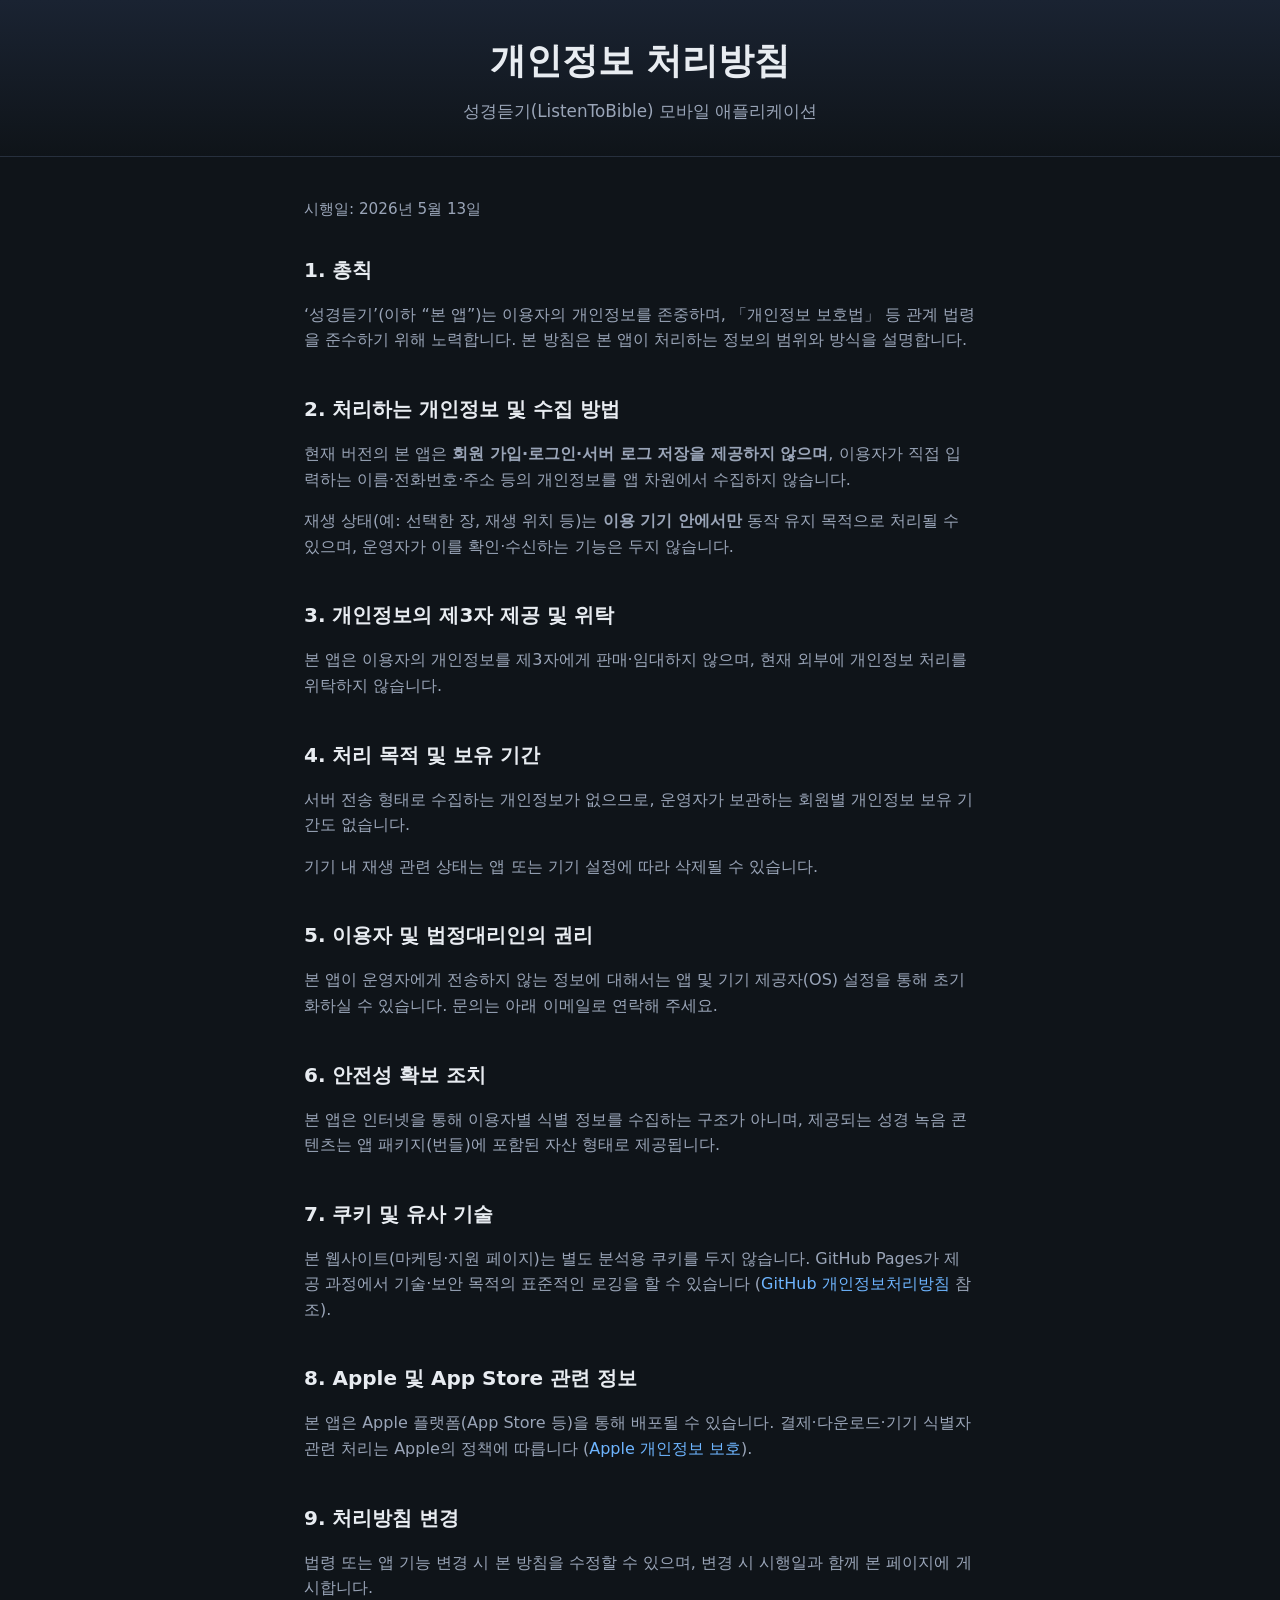
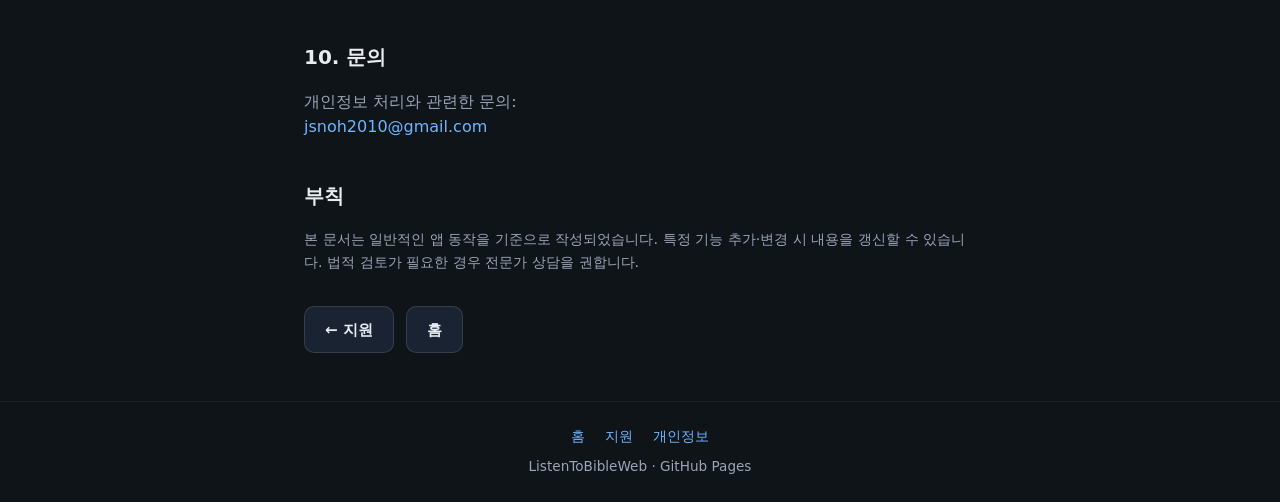
==== docs/privacy.html @ 0dd5c9e8 "Add privacy policy page (privacy.html) and cross-links." ====
<!DOCTYPE html>
<html lang="ko">
<head>
  <meta charset="utf-8" />
  <meta name="viewport" content="width=device-width, initial-scale=1" />
  <meta name="description" content="성경듣기(ListenToBible) 앱 개인정보 처리방침" />
  <title>개인정보 처리방침 — 성경듣기</title>
  <link rel="stylesheet" href="css/style.css" />
</head>
<body>
  <header>
    <h1>개인정보 처리방침</h1>
    <p class="tagline">성경듣기(ListenToBible) 모바일 애플리케이션</p>
  </header>

  <main>
    <p style="color: var(--muted); font-size: 0.95rem; margin-bottom: 2rem;">
      시행일: 2026년 5월 13일
    </p>

    <section>
      <h2>1. 총칙</h2>
      <p>
        &lsquo;성경듣기&rsquo;(이하 &ldquo;본 앱&rdquo;)는 이용자의 개인정보를 존중하며,
        「개인정보 보호법」 등 관계 법령을 준수하기 위해 노력합니다.
        본 방침은 본 앱이 처리하는 정보의 범위와 방식을 설명합니다.
      </p>
    </section>

    <section>
      <h2>2. 처리하는 개인정보 및 수집 방법</h2>
      <p>
        현재 버전의 본 앱은 <strong>회원 가입·로그인·서버 로그 저장을 제공하지 않으며</strong>,
        이용자가 직접 입력하는 이름·전화번호·주소 등의 개인정보를 앱 차원에서 수집하지 않습니다.
      </p>
      <p>
        재생 상태(예: 선택한 장, 재생 위치 등)는 <strong>이용 기기 안에서만</strong>
        동작 유지 목적으로 처리될 수 있으며, 운영자가 이를 확인·수신하는 기능은 두지 않습니다.
      </p>
    </section>

    <section>
      <h2>3. 개인정보의 제3자 제공 및 위탁</h2>
      <p>
        본 앱은 이용자의 개인정보를 제3자에게 판매·임대하지 않으며,
        현재 외부에 개인정보 처리를 위탁하지 않습니다.
      </p>
    </section>

    <section>
      <h2>4. 처리 목적 및 보유 기간</h2>
      <p>
        서버 전송 형태로 수집하는 개인정보가 없으므로, 운영자가 보관하는 회원별 개인정보 보유 기간도 없습니다.
      </p>
      <p>
        기기 내 재생 관련 상태는 앱 또는 기기 설정에 따라 삭제될 수 있습니다.
      </p>
    </section>

    <section>
      <h2>5. 이용자 및 법정대리인의 권리</h2>
      <p>
        본 앱이 운영자에게 전송하지 않는 정보에 대해서는 앱 및 기기 제공자(OS) 설정을 통해 초기화하실 수 있습니다.
        문의는 아래 이메일로 연락해 주세요.
      </p>
    </section>

    <section>
      <h2>6. 안전성 확보 조치</h2>
      <p>
        본 앱은 인터넷을 통해 이용자별 식별 정보를 수집하는 구조가 아니며,
        제공되는 성경 녹음 콘텐츠는 앱 패키지(번들)에 포함된 자산 형태로 제공됩니다.
      </p>
    </section>

    <section>
      <h2>7. 쿠키 및 유사 기술</h2>
      <p>
        본 웹사이트(마케팅·지원 페이지)는 별도 분석용 쿠키를 두지 않습니다.
        GitHub Pages가 제공 과정에서 기술·보안 목적의 표준적인 로깅을 할 수 있습니다
        (<a href="https://docs.github.com/en/site-policy/privacy-policies/github-privacy-statement" rel="noopener noreferrer">GitHub 개인정보처리방침</a> 참조).
      </p>
    </section>

    <section>
      <h2>8. Apple 및 App Store 관련 정보</h2>
      <p>
        본 앱은 Apple 플랫폼(App Store 등)을 통해 배포될 수 있습니다.
        결제·다운로드·기기 식별자 관련 처리는 Apple의 정책에 따릅니다
        (<a href="https://www.apple.com/legal/privacy/" rel="noopener noreferrer">Apple 개인정보 보호</a>).
      </p>
    </section>

    <section>
      <h2>9. 처리방침 변경</h2>
      <p>
        법령 또는 앱 기능 변경 시 본 방침을 수정할 수 있으며,
        변경 시 시행일과 함께 본 페이지에 게시합니다.
      </p>
    </section>

    <section>
      <h2>10. 문의</h2>
      <p>
        개인정보 처리와 관련한 문의:<br />
        <a href="mailto:jsnoh2010@gmail.com">jsnoh2010@gmail.com</a>
      </p>
    </section>

    <section>
      <h2>부칙</h2>
      <p style="font-size: 0.9rem;">
        본 문서는 일반적인 앱 동작을 기준으로 작성되었습니다.
        특정 기능 추가·변경 시 내용을 갱신할 수 있습니다.
        법적 검토가 필요한 경우 전문가 상담을 권합니다.
      </p>
    </section>

    <p class="actions" style="margin-top: 2rem;">
      <a class="btn btn-secondary" href="support.html">← 지원</a>
      <a class="btn btn-secondary" href="index.html">홈</a>
    </p>
  </main>

  <footer>
    <nav>
      <a href="index.html">홈</a>
      <a href="support.html">지원</a>
      <a href="privacy.html">개인정보</a>
    </nav>
    <p>ListenToBibleWeb · GitHub Pages</p>
  </footer>
</body>
</html>
---- docs/css/style.css ----
:root {
  --bg: #0f1419;
  --surface: #1a2332;
  --text: #e8ecf1;
  --muted: #9aa5b8;
  --accent: #2d9d8f;
  --accent-hover: #3db8a9;
  --link: #6eb5ff;
}

* {
  box-sizing: border-box;
}

html {
  scroll-behavior: smooth;
}

body {
  margin: 0;
  font-family: "Segoe UI", system-ui, -apple-system, sans-serif;
  background: var(--bg);
  color: var(--text);
  line-height: 1.6;
  min-height: 100vh;
  display: flex;
  flex-direction: column;
}

a {
  color: var(--link);
  text-decoration: none;
}

a:hover {
  text-decoration: underline;
}

header {
  background: linear-gradient(180deg, var(--surface) 0%, var(--bg) 100%);
  border-bottom: 1px solid rgba(255, 255, 255, 0.06);
  padding: 2rem 1.25rem;
  text-align: center;
}

header h1 {
  margin: 0 0 0.5rem;
  font-size: clamp(1.75rem, 4vw, 2.25rem);
  font-weight: 700;
}

header .tagline {
  margin: 0;
  color: var(--muted);
  font-size: 1.05rem;
}

main {
  flex: 1;
  width: min(42rem, 100% - 2.5rem);
  margin: 0 auto;
  padding: 2.5rem 0 3rem;
}

section {
  margin-bottom: 2.5rem;
}

section:last-of-type {
  margin-bottom: 0;
}

h2 {
  font-size: 1.25rem;
  margin: 0 0 1rem;
  color: var(--text);
  font-weight: 600;
}

p {
  margin: 0 0 1rem;
  color: var(--muted);
}

p:last-child {
  margin-bottom: 0;
}

.features {
  list-style: none;
  padding: 0;
  margin: 0;
}

.features li {
  position: relative;
  padding-left: 1.5rem;
  margin-bottom: 0.85rem;
  color: var(--muted);
}

.features li:last-child {
  margin-bottom: 0;
}

.features li::before {
  content: "";
  position: absolute;
  left: 0;
  top: 0.55em;
  width: 0.45rem;
  height: 0.45rem;
  border-radius: 50%;
  background: var(--accent);
}

.actions {
  display: flex;
  flex-wrap: wrap;
  gap: 0.75rem;
  margin-top: 1.5rem;
}

.btn {
  display: inline-block;
  padding: 0.65rem 1.25rem;
  border-radius: 10px;
  font-weight: 600;
  font-size: 0.95rem;
  text-decoration: none;
  transition: background 0.15s ease, transform 0.1s ease;
}

.btn:hover {
  text-decoration: none;
  transform: translateY(-1px);
}

.btn-primary {
  background: var(--accent);
  color: #fff;
}

.btn-primary:hover {
  background: var(--accent-hover);
  color: #fff;
}

.btn-secondary {
  background: var(--surface);
  color: var(--text);
  border: 1px solid rgba(255, 255, 255, 0.12);
}

.btn-secondary:hover {
  border-color: rgba(255, 255, 255, 0.2);
  color: #fff;
}

.faq-item {
  margin-bottom: 1.5rem;
}

.faq-item strong {
  display: block;
  color: var(--text);
  margin-bottom: 0.35rem;
}

.faq-item p {
  margin: 0;
}

footer {
  padding: 1.5rem 1.25rem;
  text-align: center;
  font-size: 0.85rem;
  color: var(--muted);
  border-top: 1px solid rgba(255, 255, 255, 0.06);
}

footer nav {
  margin-bottom: 0.5rem;
}

footer nav a {
  margin: 0 0.5rem;
}

.placeholder {
  background: var(--surface);
  border: 1px dashed rgba(255, 255, 255, 0.15);
  border-radius: 8px;
  padding: 0.75rem 1rem;
  font-size: 0.9rem;
  color: var(--muted);
  margin-top: 0.5rem;
}
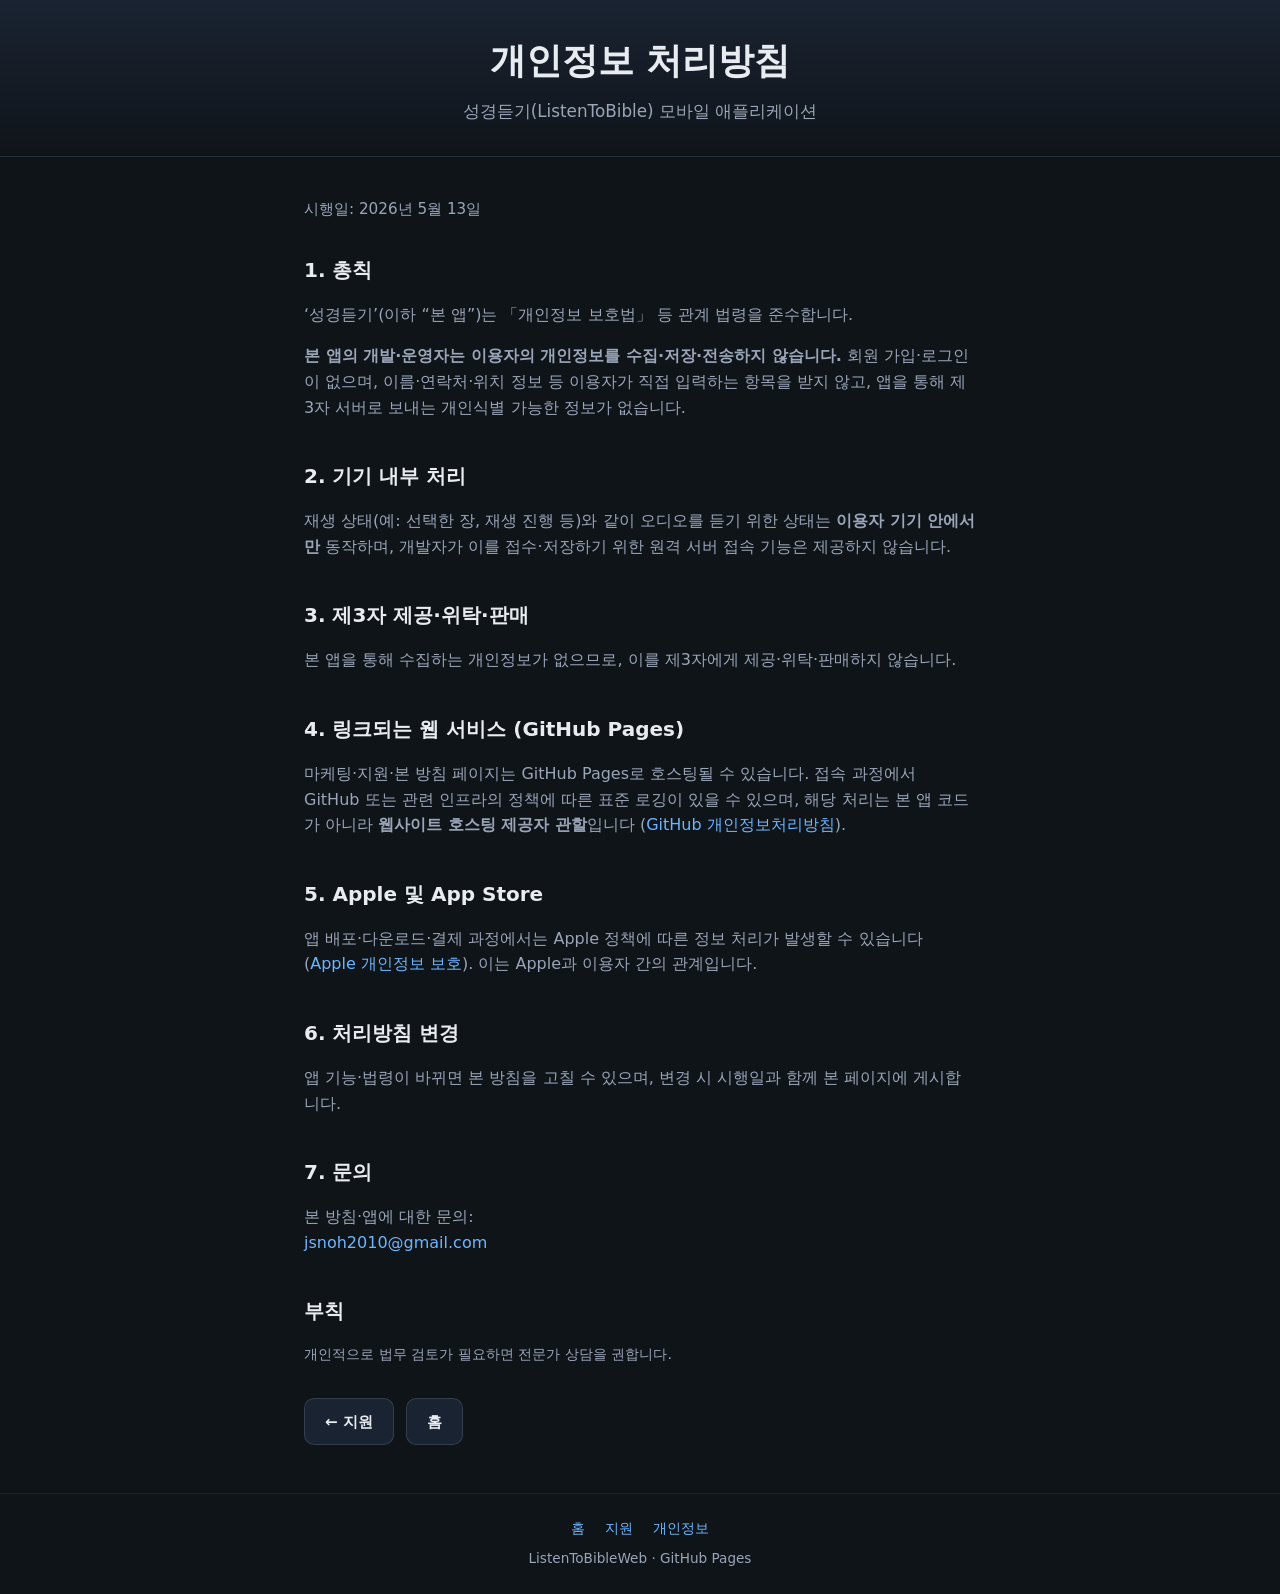
==== commit 95f7e410: "Privacy policy: state clearly that no personal data is collected by the app." ====
--- a/docs/privacy.html
+++ b/docs/privacy.html
@@ -21,88 +21,60 @@
     <section>
       <h2>1. 총칙</h2>
       <p>
-        &lsquo;성경듣기&rsquo;(이하 &ldquo;본 앱&rdquo;)는 이용자의 개인정보를 존중하며,
-        「개인정보 보호법」 등 관계 법령을 준수하기 위해 노력합니다.
-        본 방침은 본 앱이 처리하는 정보의 범위와 방식을 설명합니다.
+        &lsquo;성경듣기&rsquo;(이하 &ldquo;본 앱&rdquo;)는 「개인정보 보호법」 등 관계 법령을 준수합니다.
+      </p>
+      <p>
+        <strong>본 앱의 개발·운영자는 이용자의 개인정보를 수집·저장·전송하지 않습니다.</strong>
+        회원 가입·로그인이 없으며, 이름·연락처·위치 정보 등 이용자가 직접 입력하는 항목을 받지 않고,
+        앱을 통해 제3자 서버로 보내는 개인식별 가능한 정보가 없습니다.
       </p>
     </section>
 
     <section>
-      <h2>2. 처리하는 개인정보 및 수집 방법</h2>
+      <h2>2. 기기 내부 처리</h2>
       <p>
-        현재 버전의 본 앱은 <strong>회원 가입·로그인·서버 로그 저장을 제공하지 않으며</strong>,
-        이용자가 직접 입력하는 이름·전화번호·주소 등의 개인정보를 앱 차원에서 수집하지 않습니다.
-      </p>
-      <p>
-        재생 상태(예: 선택한 장, 재생 위치 등)는 <strong>이용 기기 안에서만</strong>
-        동작 유지 목적으로 처리될 수 있으며, 운영자가 이를 확인·수신하는 기능은 두지 않습니다.
+        재생 상태(예: 선택한 장, 재생 진행 등)와 같이 오디오를 듣기 위한 상태는 <strong>이용자 기기 안에서만</strong>
+        동작하며, 개발자가 이를 접수·저장하기 위한 원격 서버 접속 기능은 제공하지 않습니다.
       </p>
     </section>
 
     <section>
-      <h2>3. 개인정보의 제3자 제공 및 위탁</h2>
+      <h2>3. 제3자 제공·위탁·판매</h2>
       <p>
-        본 앱은 이용자의 개인정보를 제3자에게 판매·임대하지 않으며,
-        현재 외부에 개인정보 처리를 위탁하지 않습니다.
+        본 앱을 통해 수집하는 개인정보가 없으므로, 이를 제3자에게 제공·위탁·판매하지 않습니다.
       </p>
     </section>
 
     <section>
-      <h2>4. 처리 목적 및 보유 기간</h2>
+      <h2>4. 링크되는 웹 서비스 (GitHub Pages)</h2>
       <p>
-        서버 전송 형태로 수집하는 개인정보가 없으므로, 운영자가 보관하는 회원별 개인정보 보유 기간도 없습니다.
-      </p>
-      <p>
-        기기 내 재생 관련 상태는 앱 또는 기기 설정에 따라 삭제될 수 있습니다.
+        마케팅·지원·본 방침 페이지는 GitHub Pages로 호스팅될 수 있습니다.
+        접속 과정에서 GitHub 또는 관련 인프라의 정책에 따른 표준 로깅이 있을 수 있으며,
+        해당 처리는 본 앱 코드가 아니라 <strong>웹사이트 호스팅 제공자 관할</strong>입니다
+        (<a href="https://docs.github.com/en/site-policy/privacy-policies/github-privacy-statement" rel="noopener noreferrer">GitHub 개인정보처리방침</a>).
       </p>
     </section>
 
     <section>
-      <h2>5. 이용자 및 법정대리인의 권리</h2>
+      <h2>5. Apple 및 App Store</h2>
       <p>
-        본 앱이 운영자에게 전송하지 않는 정보에 대해서는 앱 및 기기 제공자(OS) 설정을 통해 초기화하실 수 있습니다.
-        문의는 아래 이메일로 연락해 주세요.
+        앱 배포·다운로드·결제 과정에서는 Apple 정책에 따른 정보 처리가 발생할 수 있습니다
+        (<a href="https://www.apple.com/legal/privacy/" rel="noopener noreferrer">Apple 개인정보 보호</a>).
+        이는 Apple과 이용자 간의 관계입니다.
       </p>
     </section>
 
     <section>
-      <h2>6. 안전성 확보 조치</h2>
+      <h2>6. 처리방침 변경</h2>
       <p>
-        본 앱은 인터넷을 통해 이용자별 식별 정보를 수집하는 구조가 아니며,
-        제공되는 성경 녹음 콘텐츠는 앱 패키지(번들)에 포함된 자산 형태로 제공됩니다.
+        앱 기능·법령이 바뀌면 본 방침을 고칠 수 있으며, 변경 시 시행일과 함께 본 페이지에 게시합니다.
       </p>
     </section>
 
     <section>
-      <h2>7. 쿠키 및 유사 기술</h2>
+      <h2>7. 문의</h2>
       <p>
-        본 웹사이트(마케팅·지원 페이지)는 별도 분석용 쿠키를 두지 않습니다.
-        GitHub Pages가 제공 과정에서 기술·보안 목적의 표준적인 로깅을 할 수 있습니다
-        (<a href="https://docs.github.com/en/site-policy/privacy-policies/github-privacy-statement" rel="noopener noreferrer">GitHub 개인정보처리방침</a> 참조).
-      </p>
-    </section>
-
-    <section>
-      <h2>8. Apple 및 App Store 관련 정보</h2>
-      <p>
-        본 앱은 Apple 플랫폼(App Store 등)을 통해 배포될 수 있습니다.
-        결제·다운로드·기기 식별자 관련 처리는 Apple의 정책에 따릅니다
-        (<a href="https://www.apple.com/legal/privacy/" rel="noopener noreferrer">Apple 개인정보 보호</a>).
-      </p>
-    </section>
-
-    <section>
-      <h2>9. 처리방침 변경</h2>
-      <p>
-        법령 또는 앱 기능 변경 시 본 방침을 수정할 수 있으며,
-        변경 시 시행일과 함께 본 페이지에 게시합니다.
-      </p>
-    </section>
-
-    <section>
-      <h2>10. 문의</h2>
-      <p>
-        개인정보 처리와 관련한 문의:<br />
+        본 방침·앱에 대한 문의:<br />
         <a href="mailto:jsnoh2010@gmail.com">jsnoh2010@gmail.com</a>
       </p>
     </section>
@@ -110,9 +82,7 @@
     <section>
       <h2>부칙</h2>
       <p style="font-size: 0.9rem;">
-        본 문서는 일반적인 앱 동작을 기준으로 작성되었습니다.
-        특정 기능 추가·변경 시 내용을 갱신할 수 있습니다.
-        법적 검토가 필요한 경우 전문가 상담을 권합니다.
+        개인적으로 법무 검토가 필요하면 전문가 상담을 권합니다.
       </p>
     </section>
 
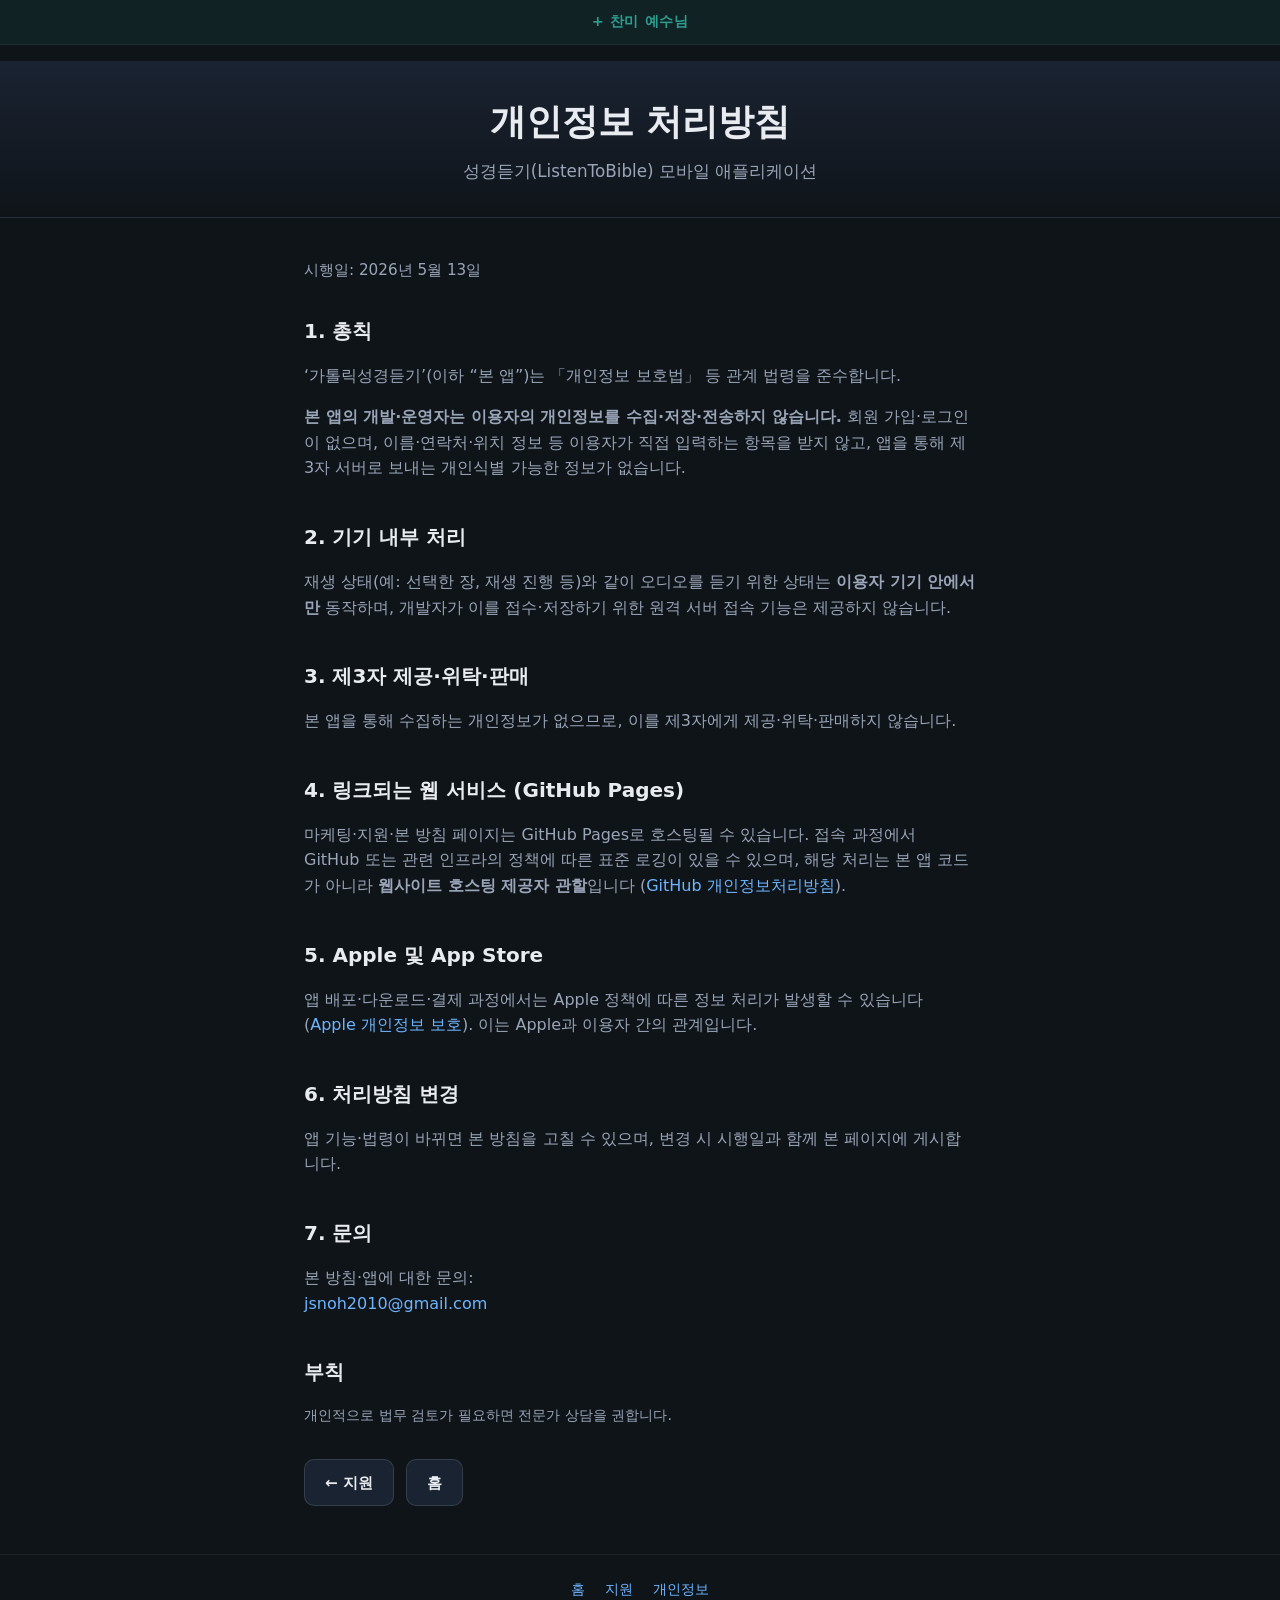
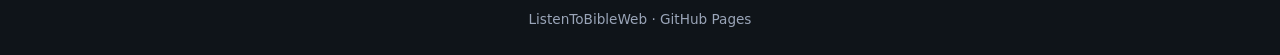
==== commit 559bf83b: "Add doxology (+ 찬미 예수님) to all docs pages." ====
--- a/docs/privacy.html
+++ b/docs/privacy.html
@@ -8,6 +8,7 @@
   <link rel="stylesheet" href="css/style.css" />
 </head>
 <body>
+  <p class="page-doxology">+ 찬미 예수님</p>
   <header>
     <h1>개인정보 처리방침</h1>
     <p class="tagline">성경듣기(ListenToBible) 모바일 애플리케이션</p>
@@ -21,7 +22,7 @@
     <section>
       <h2>1. 총칙</h2>
       <p>
-        &lsquo;성경듣기&rsquo;(이하 &ldquo;본 앱&rdquo;)는 「개인정보 보호법」 등 관계 법령을 준수합니다.
+        &lsquo;가톨릭성경듣기&rsquo;(이하 &ldquo;본 앱&rdquo;)는 「개인정보 보호법」 등 관계 법령을 준수합니다.
       </p>
       <p>
         <strong>본 앱의 개발·운영자는 이용자의 개인정보를 수집·저장·전송하지 않습니다.</strong>
--- a/docs/css/style.css
+++ b/docs/css/style.css
@@ -25,6 +25,17 @@
   min-height: 100vh;
   display: flex;
   flex-direction: column;
+}
+
+.page-doxology {
+  padding: 0.65rem 1.25rem;
+  text-align: center;
+  font-size: 0.9rem;
+  font-weight: 600;
+  letter-spacing: 0.04em;
+  color: var(--accent);
+  background: rgba(45, 157, 143, 0.1);
+  border-bottom: 1px solid rgba(255, 255, 255, 0.06);
 }
 
 a {
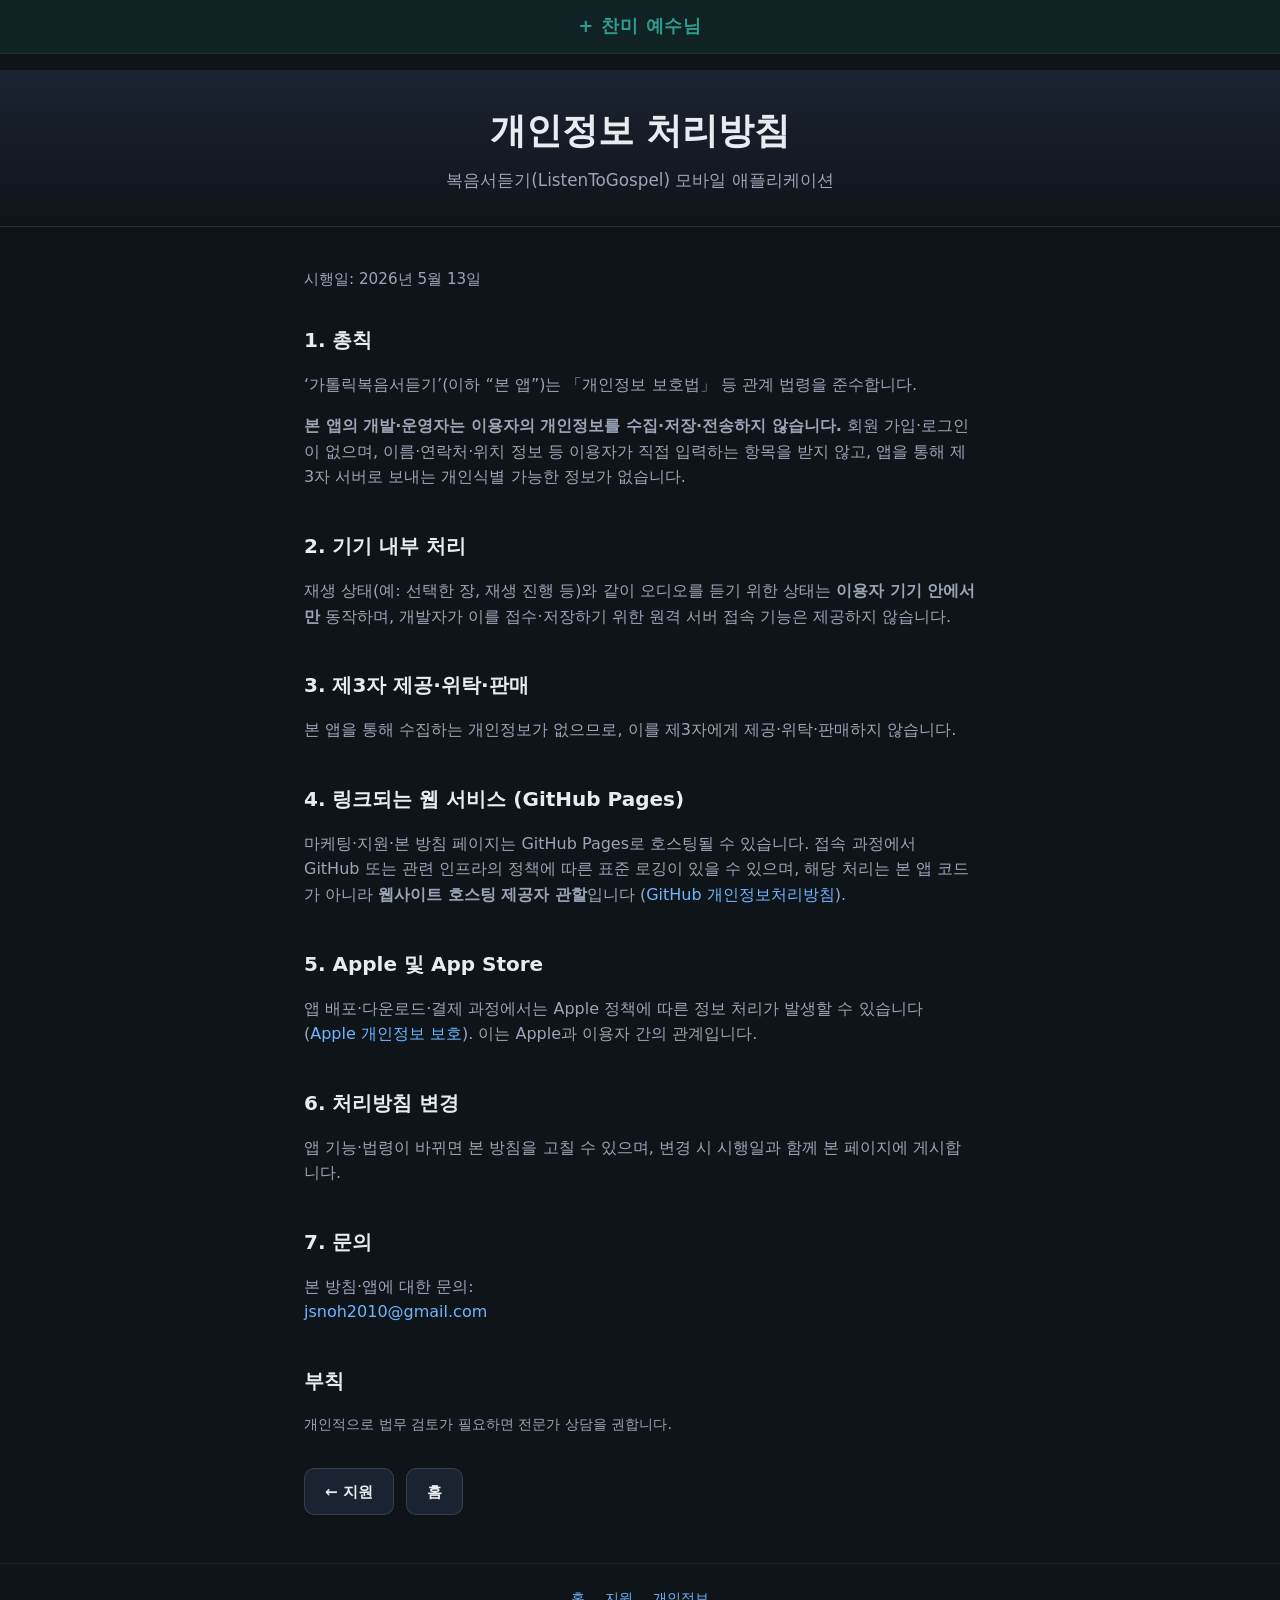
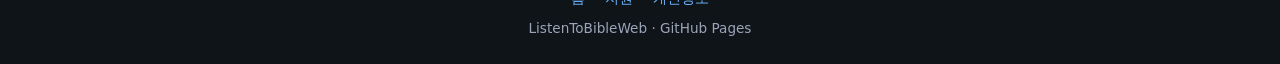
==== commit 3e5a09eb: "ListenToGospel: rename app, bundle id, Xcode project, and docs Co-authored-by: Cursor <cursoragent@c" ====
--- a/docs/privacy.html
+++ b/docs/privacy.html
@@ -3,15 +3,15 @@
 <head>
   <meta charset="utf-8" />
   <meta name="viewport" content="width=device-width, initial-scale=1" />
-  <meta name="description" content="성경듣기(ListenToBible) 앱 개인정보 처리방침" />
-  <title>개인정보 처리방침 — 성경듣기</title>
+  <meta name="description" content="복음서듣기(ListenToGospel) 앱 개인정보 처리방침" />
+  <title>개인정보 처리방침 — 복음서듣기</title>
   <link rel="stylesheet" href="css/style.css" />
 </head>
 <body>
   <p class="page-doxology">+ 찬미 예수님</p>
   <header>
     <h1>개인정보 처리방침</h1>
-    <p class="tagline">성경듣기(ListenToBible) 모바일 애플리케이션</p>
+    <p class="tagline">복음서듣기(ListenToGospel) 모바일 애플리케이션</p>
   </header>
 
   <main>
@@ -22,7 +22,7 @@
     <section>
       <h2>1. 총칙</h2>
       <p>
-        &lsquo;가톨릭성경듣기&rsquo;(이하 &ldquo;본 앱&rdquo;)는 「개인정보 보호법」 등 관계 법령을 준수합니다.
+        &lsquo;가톨릭복음서듣기&rsquo;(이하 &ldquo;본 앱&rdquo;)는 「개인정보 보호법」 등 관계 법령을 준수합니다.
       </p>
       <p>
         <strong>본 앱의 개발·운영자는 이용자의 개인정보를 수집·저장·전송하지 않습니다.</strong>
--- a/docs/css/style.css
+++ b/docs/css/style.css
@@ -28,9 +28,9 @@
 }
 
 .page-doxology {
-  padding: 0.65rem 1.25rem;
+  padding: 0.75rem 1.25rem;
   text-align: center;
-  font-size: 0.9rem;
+  font-size: 1.125rem;
   font-weight: 600;
   letter-spacing: 0.04em;
   color: var(--accent);
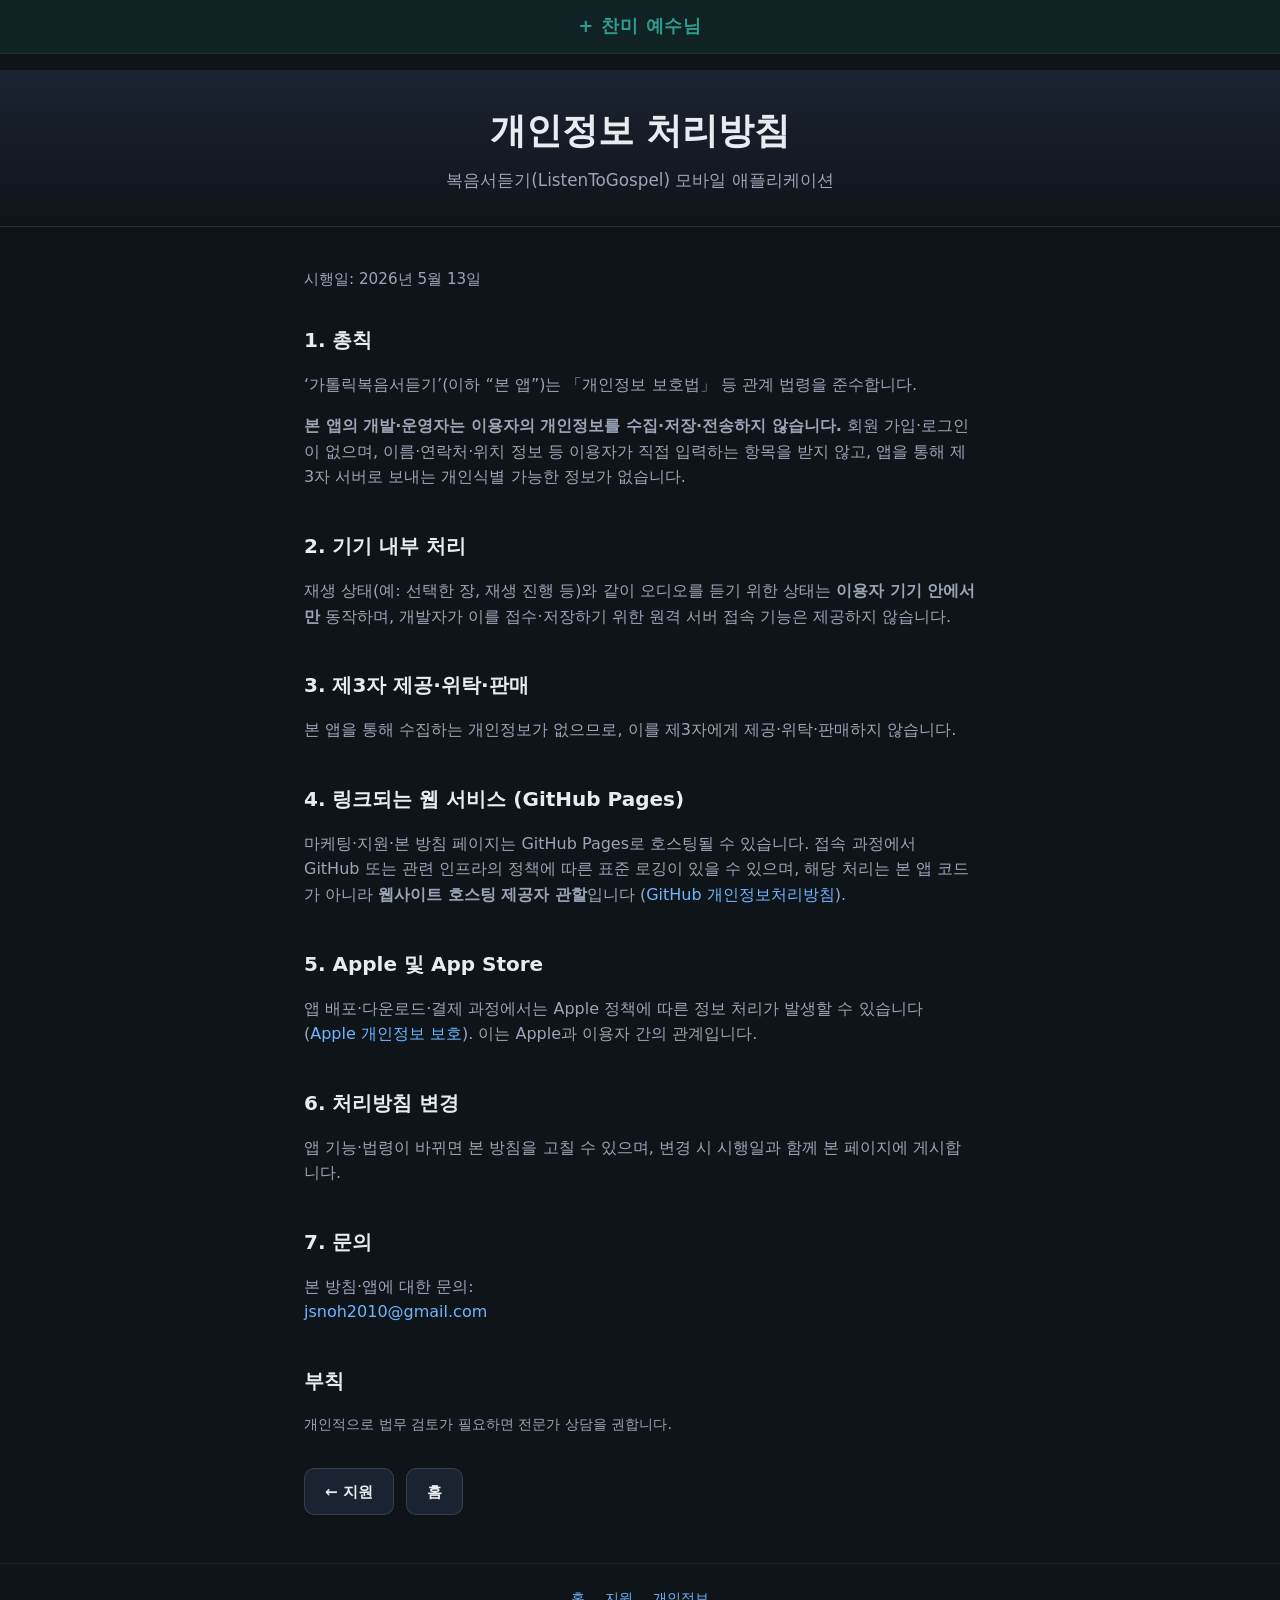
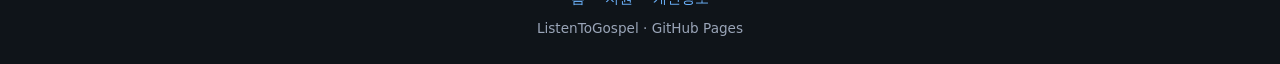
==== commit bde7042c: "Docs: point GitHub Pages links to ListenToGospel repository. Co-authored-by: Cursor <cursoragent@cur" ====
--- a/docs/privacy.html
+++ b/docs/privacy.html
@@ -99,7 +99,7 @@
       <a href="support.html">지원</a>
       <a href="privacy.html">개인정보</a>
     </nav>
-    <p>ListenToBibleWeb · GitHub Pages</p>
+    <p>ListenToGospel · GitHub Pages</p>
   </footer>
 </body>
 </html>
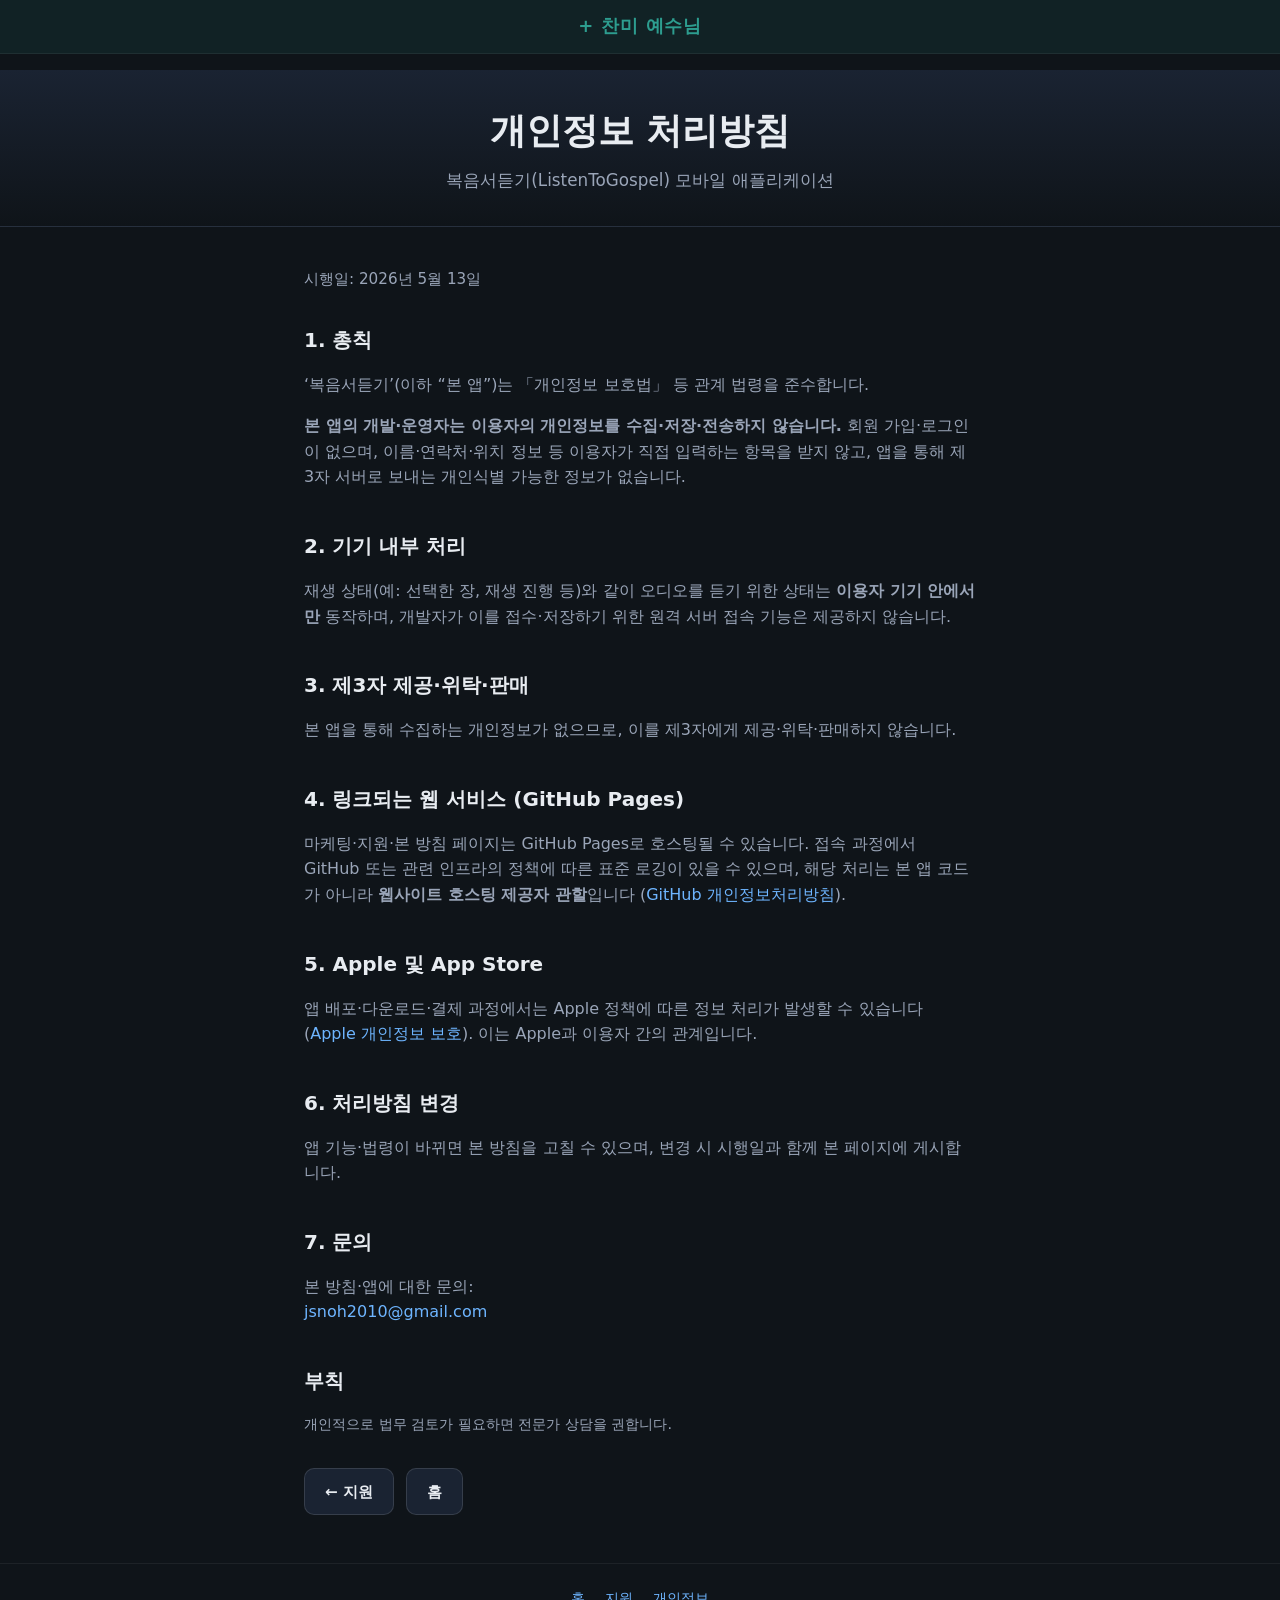
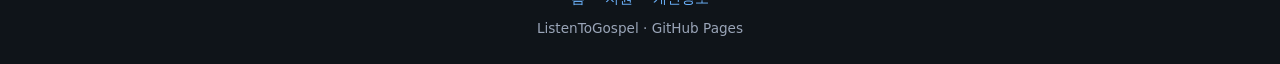
==== commit 5ffdf883: "Align App Store metadata, docs naming, and playback time UI - Show elapsed/total time beside chapter" ====
--- a/docs/privacy.html
+++ b/docs/privacy.html
@@ -22,7 +22,7 @@
     <section>
       <h2>1. 총칙</h2>
       <p>
-        &lsquo;가톨릭복음서듣기&rsquo;(이하 &ldquo;본 앱&rdquo;)는 「개인정보 보호법」 등 관계 법령을 준수합니다.
+        &lsquo;복음서듣기&rsquo;(이하 &ldquo;본 앱&rdquo;)는 「개인정보 보호법」 등 관계 법령을 준수합니다.
       </p>
       <p>
         <strong>본 앱의 개발·운영자는 이용자의 개인정보를 수집·저장·전송하지 않습니다.</strong>
